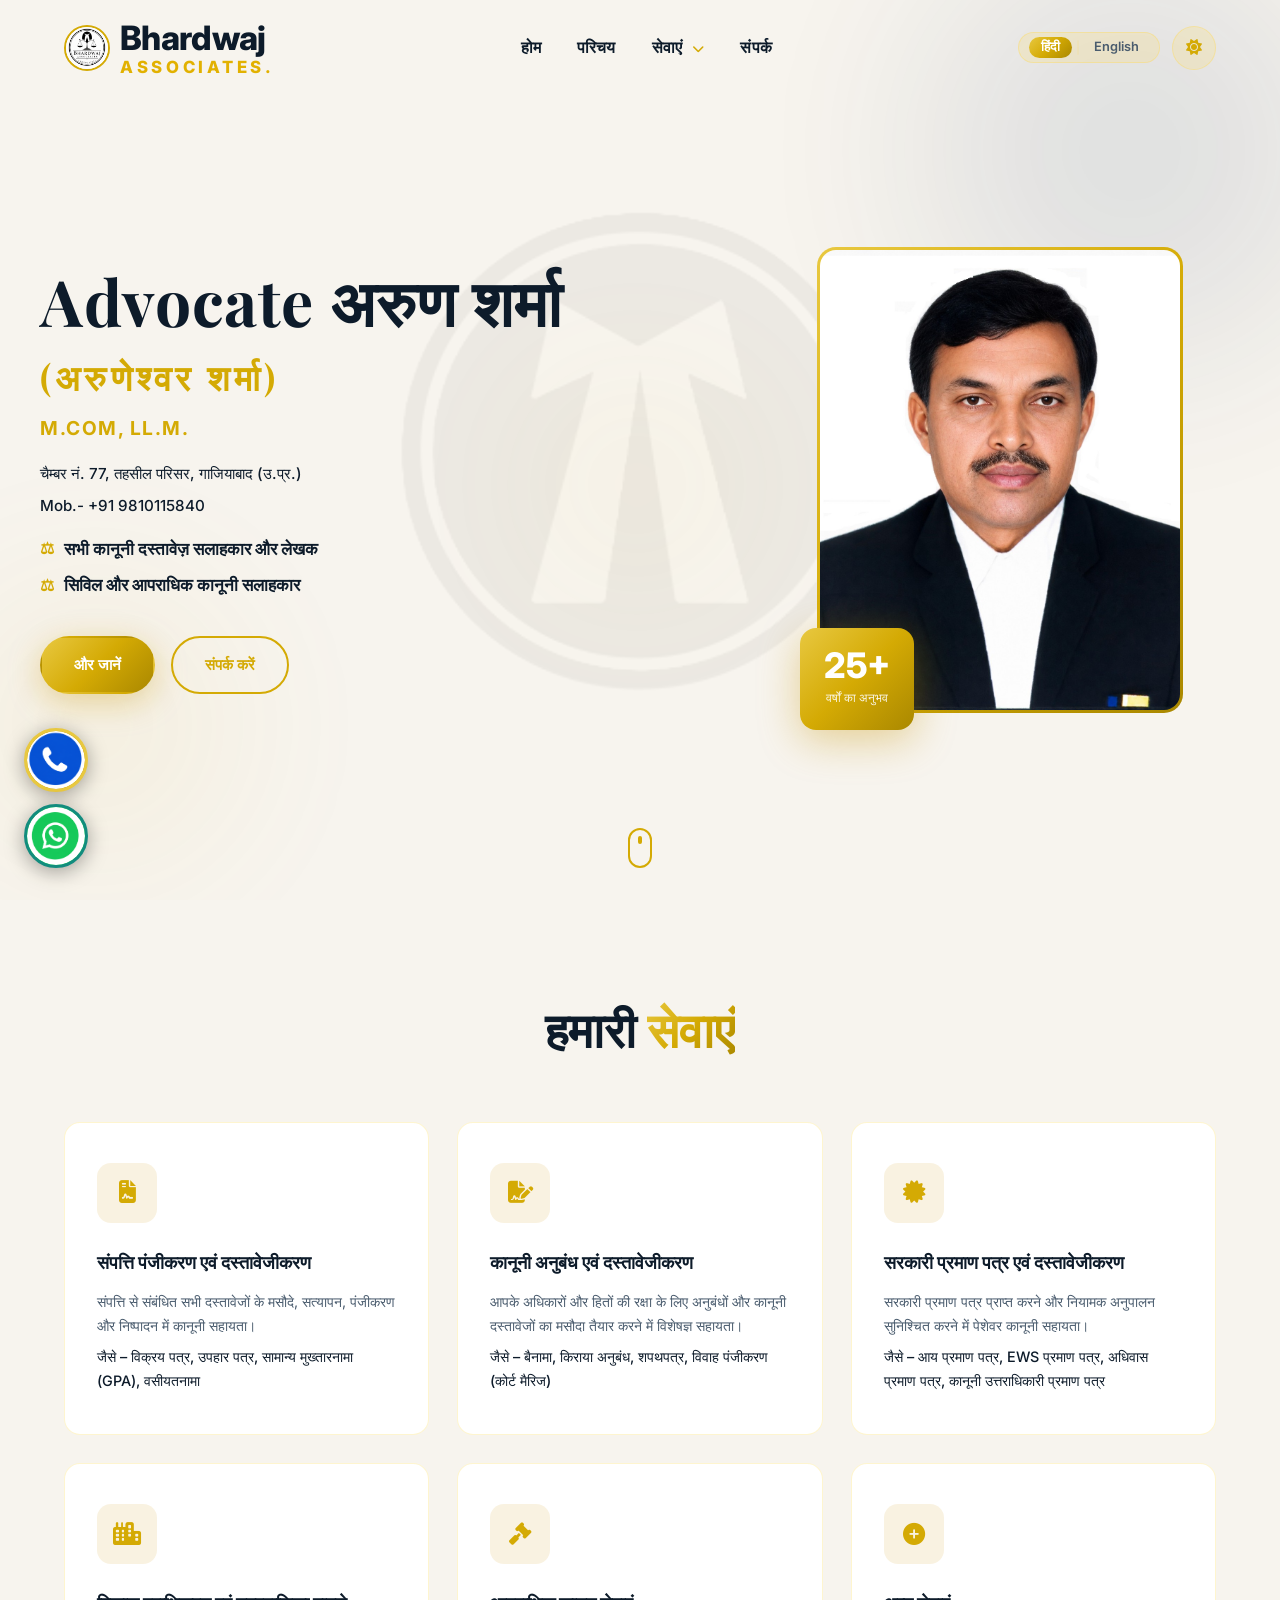
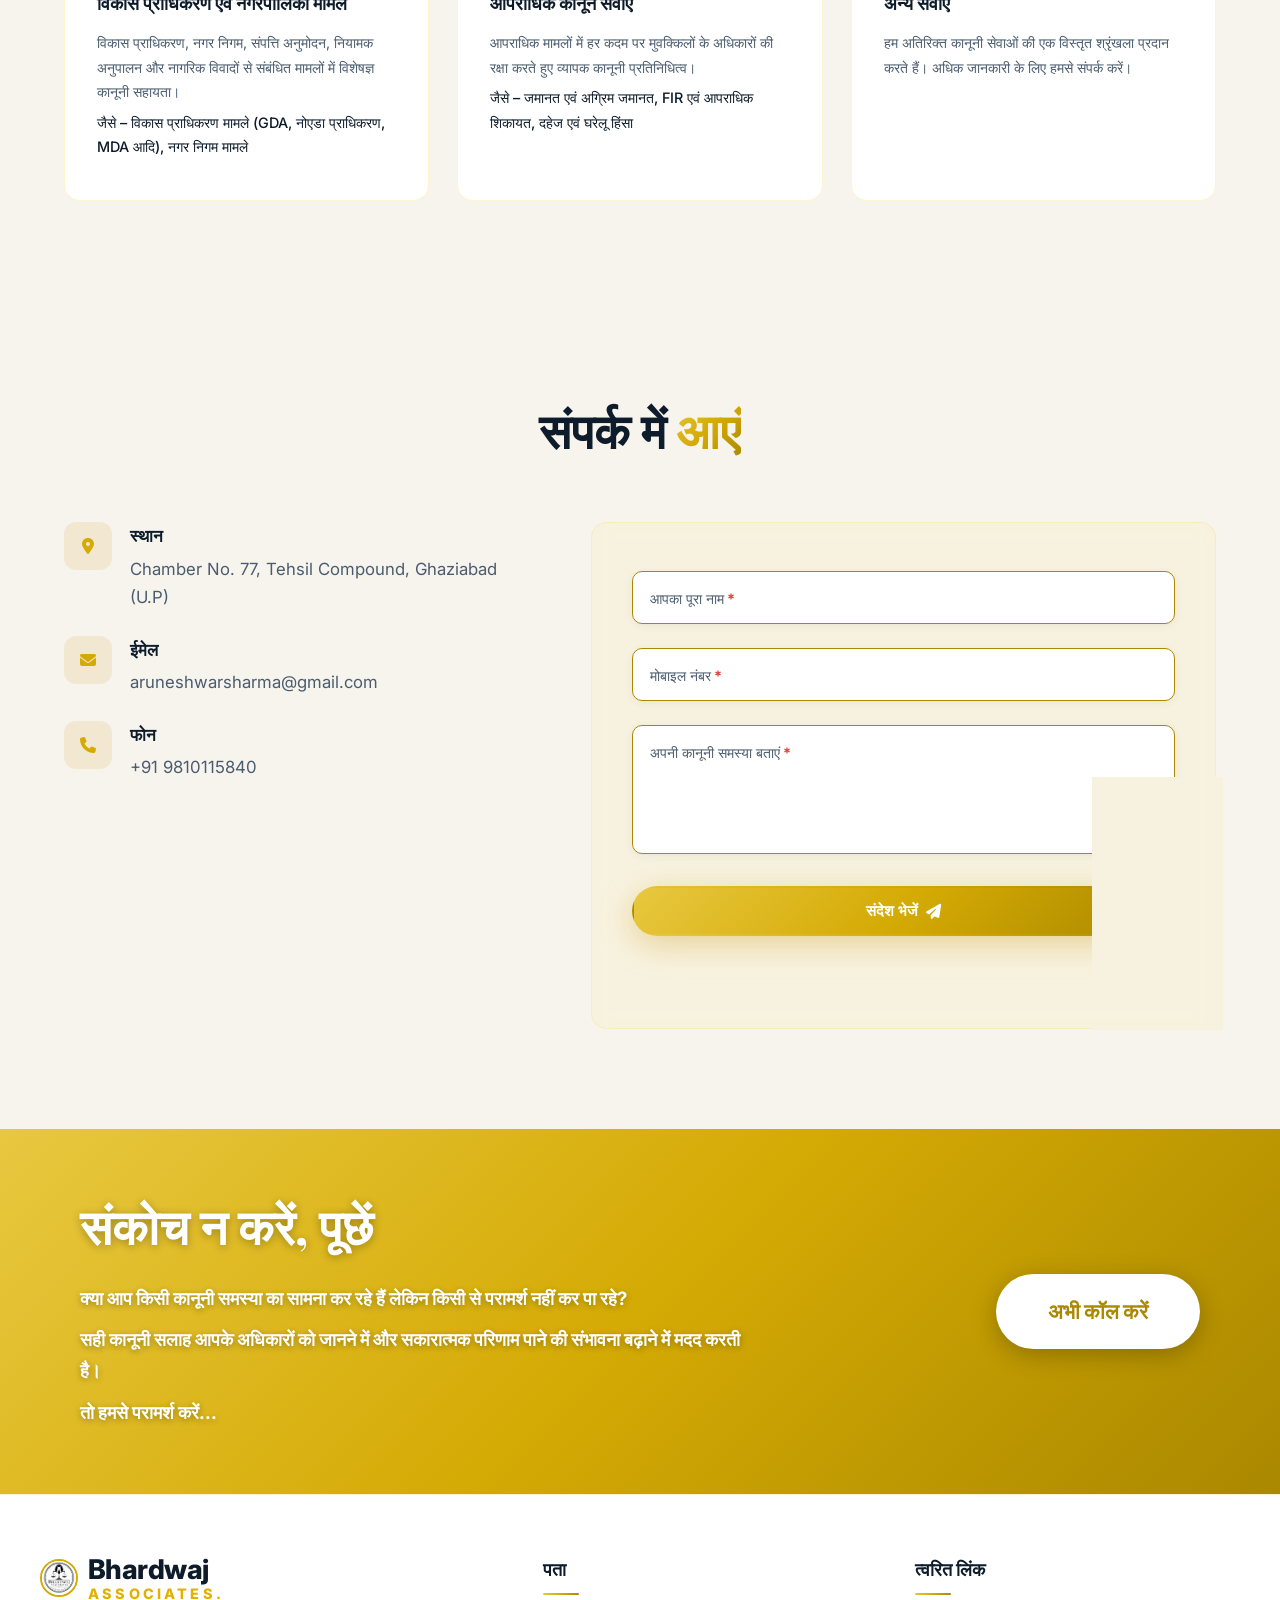
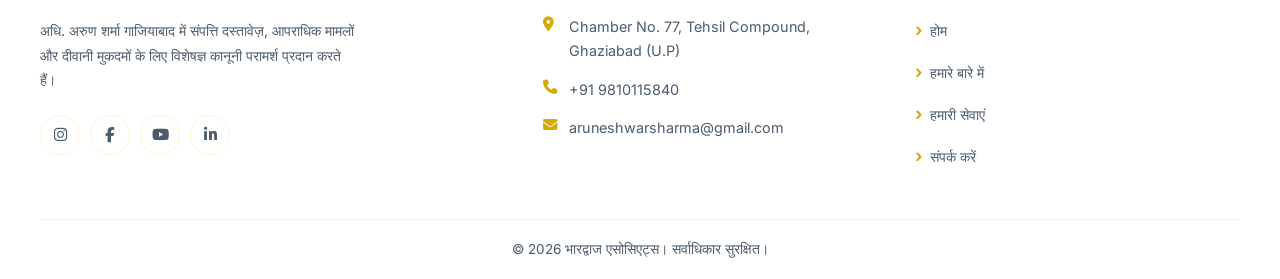
==== index.html @ 5dcefe1b "Initial Commit - Bhardwaj Associates Website" ====
﻿<!DOCTYPE html>
<html lang="hi">
<head>
  <meta charset="UTF-8" />
  <meta name="viewport" content="width=device-width, initial-scale=1.0" />
  <title data-i18n="site_title">Bhardwaj Associates</title>
  <link rel="stylesheet" href="css/style.css" />
  <link rel="preconnect" href="https://fonts.googleapis.com" />
  <link rel="preconnect" href="https://fonts.gstatic.com" crossorigin />
  <link href="https://fonts.googleapis.com/css2?family=Inter:wght@300;400;500;600;700;800&family=Playfair+Display:wght@400;700&display=swap" rel="stylesheet" />
  <link rel="stylesheet" href="https://cdnjs.cloudflare.com/ajax/libs/font-awesome/6.5.0/css/all.min.css" />
  <script src="https://cdn.jsdelivr.net/npm/@emailjs/browser@4/dist/email.min.js"></script>
  <!-- Security headers -->
  <meta http-equiv="X-Content-Type-Options" content="nosniff" />
  <meta http-equiv="X-Frame-Options" content="DENY" />
  <meta http-equiv="Referrer-Policy" content="strict-origin-when-cross-origin" />
  <meta http-equiv="Permissions-Policy" content="camera=(), microphone=(), geolocation=()" />
  <meta name="robots" content="index, follow" />
</head>
<body>
  <!-- Homepage background watermark -->
  <div class="bg-watermark" aria-hidden="true"></div>

  <!-- ─── Navigation ─── -->
  <nav class="navbar" id="navbar">
    <div class="nav-container">
      <a href="#home" class="nav-logo">
          <img src="images/logo.png" alt="Bhardwaj Associates Logo" class="logo-img" />
          <span class="logo-text">Bhardwaj<span class="logo-sub">Associates.</span></span>
        </a>
      <ul class="nav-links" id="navLinks">
        <li><a href="#home" data-i18n="nav_home">होम</a></li>
        <li><a href="about.html" data-i18n="nav_about">परिचय</a></li>
        <li class="nav-dropdown">
          <a href="#services" class="dropdown-toggle"><span data-i18n="nav_services">सेवाएं</span> <i class="fas fa-chevron-down dropdown-arrow"></i></a>
          <ul class="dropdown-menu">
            <li><a href="services.html" data-i18n="dd_sale_deed">Sale Deed (Registry)</a></li>
            <li><a href="services.html" data-i18n="dd_gpa">Power of Attorney (GPA)</a></li>
            <li><a href="services.html" data-i18n="dd_wills">Wills (Wasiyatnama)</a></li>
            <li><a href="services.html" data-i18n="dd_rent">Rent Agreement</a></li>
            <li><a href="services.html" data-i18n="dd_court_marriage">Court Marriage</a></li>
            <li><a href="services.html" data-i18n="dd_agree_sale">Agreement of Sale</a></li>
          </ul>
        </li>
        <li><a href="#contact" data-i18n="nav_contact">संपर्क</a></li>
      </ul>
      <div class="nav-actions">
        <div class="lang-switcher">
          <button class="lang-btn active" data-lang="hi">हिंदी</button>
          <span class="lang-sep">|</span>
          <button class="lang-btn" data-lang="en">English</button>
        </div>
        <button class="theme-toggle" id="themeToggle" aria-label="Toggle theme">
          <span class="theme-icon theme-icon-dark"><i class="fas fa-moon"></i></span>
          <span class="theme-icon theme-icon-light"><i class="fas fa-sun"></i></span>
        </button>
        <button class="hamburger" id="hamburger" aria-label="Toggle menu">
          <span></span><span></span><span></span>
        </button>
      </div>
    </div>
  </nav>

  <!-- ─── Hero ─── -->
  <section class="hero" id="home">
    <div class="hero-bg-shapes">
      <div class="shape shape-1"></div>
      <div class="shape shape-2"></div>
      <div class="shape shape-3"></div>
    </div>
    <div class="hero-content">
      <div class="hero-text">
        <div class="hero-profile reveal">
          <h2 class="profile-name" data-i18n="profile_name">Advocate Arun Sharma</h2>
          <p class="profile-advocate" data-i18n="profile_alias">(Aruneshwar Sharma)</p>
          <p class="profile-credentials" data-i18n="profile_credentials">M.Com, LL.M.</p>
          <p style="color:var(--text-primary);font-size:.95rem;font-weight:500;margin-bottom:6px;" data-i18n="profile_chamber">Chamber No. 77, Tehsil Compound, Ghaziabad (U.P)</p>
          <p style="color:var(--text-primary);font-size:.95rem;font-weight:500;margin-bottom:16px;">Mob.- +91 9810115840</p>
          <ul class="profile-services">
            <li data-i18n="profile_svc1">All Legal Documents Advisor and Writer</li>
            <li data-i18n="profile_svc2">Civil and Criminal Legal Advisor</li>
          </ul>
        </div>
        <div class="hero-cta reveal">
          <a href="about.html" class="btn btn-primary" data-i18n="hero_cta1">और जानें</a>
          <a href="#contact" class="btn btn-outline" data-i18n="hero_cta2">संपर्क करें</a>
        </div>
      </div>
      <div class="hero-image reveal">
        <div class="image-frame">
          <img src="images/aruneshwar.jpeg" alt="Arun Sharma" />
          <div class="experience-badge">
            <span class="exp-num">25+</span>
            <span class="exp-text" data-i18n="exp_text">वर्षों का अनुभव</span>
          </div>
        </div>
      </div>
    </div>
    <a href="#services" class="scroll-down" aria-label="Scroll down">
      <span></span>
    </a>
  </section>

  <!-- ─── Services ─── -->
  <section class="services section" id="services">
    <div class="container">
      <div class="section-header reveal">
        <h2 class="section-title"><span data-i18n="services_title1">Our</span> <span class="gradient-text" data-i18n="services_title2">Services</span></h2>
      </div>
      <div class="services-grid">
        <div class="service-card reveal">
          <div class="service-icon"><i class="fas fa-file-contract"></i></div>
          <h3 data-i18n="svc1_title">संपत्ति पंजीकरण एवं दस्तावेज़ीकरण</h3>
          <p data-i18n="svc1_desc">संपत्ति से संबंधित सभी दस्तावेज़ों के मसौदे, सत्यापन, पंजीकरण और निष्पादन में कानूनी सहायता। जैसे – विक्रय पत्र, उपहार पत्र, GPA, वसीयतनामा।</p>
          <p class="svc-inc" data-i18n="svc1_inc">जैसे – विक्रय पत्र, उपहार पत्र, सामान्य मुख्तारनामा (GPA), वसीयतनामा</p>
        </div>
        <div class="service-card reveal">
          <div class="service-icon"><i class="fas fa-file-signature"></i></div>
          <h3 data-i18n="svc2_title">कानूनी अनुबंध एवं दस्तावेज़ीकरण</h3>
          <p data-i18n="svc2_desc">आपके अधिकारों की रक्षा के लिए अनुबंधों और कानूनी दस्तावेज़ों का मसौदा तैयार करना। जैसे – बैनामा, किराया अनुबंध, शपथपत्र, विवाह पंजीकरण।</p>
          <p class="svc-inc" data-i18n="svc2_inc">जैसे – बैनामा, किराया अनुबंध, शपथपत्र, विवाह पंजीकरण</p>
        </div>
        <div class="service-card reveal">
          <div class="service-icon"><i class="fas fa-certificate"></i></div>
          <h3 data-i18n="svc3_title">सरकारी प्रमाण पत्र एवं दस्तावेज़ीकरण</h3>
          <p data-i18n="svc3_desc">सरकारी प्रमाण पत्र प्राप्त करने और नियामक अनुपालन सुनिश्चित करने में पेशेवर कानूनी सहायता। जैसे – आय, EWS, अधिवास, कानूनी उत्तराधिकारी प्रमाण पत्र।</p>
          <p class="svc-inc" data-i18n="svc3_inc">जैसे – आय प्रमाण पत्र, EWS प्रमाण पत्र, अधिवास प्रमाण पत्र, कानूनी उत्तराधिकारी प्रमाण पत्र</p>
        </div>
        <div class="service-card reveal">
          <div class="service-icon"><i class="fas fa-city"></i></div>
          <h3 data-i18n="svc4_title">विकास प्राधिकरण एवं नगरपालिका मामले</h3>
          <p data-i18n="svc4_desc">विकास प्राधिकरण, नगर निगम, संपत्ति अनुमोदन, नियामक अनुपालन और नागरिक विवादों से संबंधित मामलों में विशेषज्ञ कानूनी सहायता।</p>
          <p class="svc-inc" data-i18n="svc4_inc">जैसे – विकास प्राधिकरण मामले (GDA, नोएडा प्राधिकरण, MDA आदि), नगर निगम मामले</p>
        </div>
        <div class="service-card reveal">
          <div class="service-icon"><i class="fas fa-gavel"></i></div>
          <h3 data-i18n="svc5_title">आपराधिक कानून सेवाएं</h3>
          <p data-i18n="svc5_desc">आपराधिक मामलों में हर कदम पर आपके अधिकारों की रक्षा करते हुए व्यापक कानूनी प्रतिनिधित्व। जैसे – जमानत, अग्रिम जमानत, FIR, दहेज एवं घरेलू हिंसा।</p>
          <p class="svc-inc" data-i18n="svc5_inc">जैसे – जमानत एवं अग्रिम जमानत, FIR एवं आपराधिक शिकायत, दहेज एवं घरेलू हिंसा</p>
        </div>
        <div class="service-card reveal">
          <div class="service-icon"><i class="fas fa-plus-circle"></i></div>
          <h3 data-i18n="svc6_title">अन्य सेवाएं</h3>
          <p data-i18n="svc6_desc">हम अतिरिक्त कानूनी सेवाओं की एक विस्तृत श्रृंखला प्रदान करते हैं। अधिक जानकारी के लिए हमसे संपर्क करें।</p>
        </div>
      </div>
    </div>
  </section>

  <!-- ─── Contact ─── -->
  <section class="contact section" id="contact">
    <div class="container">
      <div class="section-header reveal">
        <h2 class="section-title"><span data-i18n="contact_title1">संपर्क में</span> <span class="gradient-text" data-i18n="contact_title2">आएं</span></h2>
      </div>
      <div class="contact-grid">
        <div class="contact-info reveal">
          <div class="contact-items">
            <div class="contact-item">
              <div class="contact-icon"><i class="fas fa-map-marker-alt"></i></div>
              <div>
                <strong data-i18n="contact_location_label">स्थान</strong>
                <span>Chamber No. 77, Tehsil Compound, Ghaziabad (U.P)</span>
              </div>
            </div>
            <div class="contact-item">
              <div class="contact-icon"><i class="fas fa-envelope"></i></div>
              <div>
                <strong data-i18n="contact_email_label">ईमेल</strong>
                <span>aruneshwarsharma@gmail.com</span>
              </div>
            </div>
            <div class="contact-item">
              <div class="contact-icon"><i class="fas fa-phone"></i></div>
              <div>
                <strong data-i18n="contact_phone_label">फोन</strong>
                <span>+91 9810115840</span>
              </div>
            </div>
          </div>
        </div>
        <form class="contact-form reveal" id="contactForm" novalidate>
          <div class="form-group">
            <input type="text" id="name" name="name" placeholder="आपका पूरा नाम" data-i18n-ph="form_name_ph" required />
            <label for="name" data-i18n="form_name_label">आपका नाम<span class="req-star">*</span></label>
          </div>
          <div class="form-group">
            <input type="tel" id="mobile" name="mobile" placeholder="मोबाइल नंबर" data-i18n-ph="form_email_ph" required pattern="[0-9]{10}" maxlength="10" />
            <label for="email" data-i18n="form_email_label">मोबाइल नंबर<span class="req-star">*</span></label>
          </div>
          <div class="form-group">
            <textarea id="message" name="message" rows="5" placeholder="अपनी कानूनी समस्या बताएं" data-i18n-ph="form_msg_ph" required></textarea>
            <label for="message" data-i18n="form_msg_label">आपका संदेश<span class="req-star">*</span></label>
          </div>
          <!-- honeypot: invisible to humans, bots fill it -->
          <input type="text" name="website" id="hp_website" tabindex="-1" autocomplete="off" aria-hidden="true" style="position:absolute;left:-9999px;width:1px;height:1px;opacity:0;" />
          <button type="submit" class="btn btn-primary btn-full">
            <span data-i18n="form_submit">संदेश भेजें</span> <i class="fas fa-paper-plane"></i>
          </button>
          <p class="form-note" id="formNote"></p>
        </form>
      </div>
    </div>
  </section>

  <!-- ─── CTA Banner ─── -->
  <section class="cta-banner">
    <div class="cta-banner-inner">
      <div class="cta-banner-text">
        <h2 data-i18n="cta_heading">Don't Hesitate To Ask</h2>
        <p data-i18n="cta_line1">Are You Facing Any Legal Problem But Can't Consult to Anyone?</p>
        <p data-i18n="cta_line2">Getting the right legal advice is important because it helps you know your rights and gives you a better chance of a positive outcome.</p>
        <p data-i18n="cta_line3">Then Consult Us...</p>
      </div>
      <a href="tel:+919810115840" class="cta-call-btn" data-i18n="cta_btn">Call Now</a>
    </div>
  </section>

  <!-- ─── Footer ─── -->
  <footer class="footer">
    <div class="footer-grid">
      <div class="footer-brand">
        <a href="#home" class="footer-logo">
          <img src="images/logo.png" alt="Bhardwaj Associates Logo" class="logo-img" />
          <span class="logo-text">Bhardwaj<span class="logo-sub">Associates.</span></span>
        </a>
        <p class="footer-desc" data-i18n="footer_desc">Adv. Arun Sharma provides expert legal consultation for property documents, criminal matters, and civil cases in Ghaziabad.</p>
        <div class="footer-social">
          <a href="about.html" class="footer-social-btn" aria-label="Instagram"><i class="fab fa-instagram"></i></a>
          <a href="about.html" class="footer-social-btn" aria-label="Facebook"><i class="fab fa-facebook-f"></i></a>
          <a href="about.html" class="footer-social-btn" aria-label="YouTube"><i class="fab fa-youtube"></i></a>
          <a href="about.html" class="footer-social-btn" aria-label="LinkedIn"><i class="fab fa-linkedin-in"></i></a>
        </div>
      </div>
      <div class="footer-info-col">
        <h4 class="footer-col-title" data-i18n="footer_address_title">Address</h4>
        <ul class="footer-contact-list">
          <li><i class="fas fa-map-marker-alt"></i><span>Chamber No. 77, Tehsil Compound, Ghaziabad (U.P)</span></li>
          <li><i class="fas fa-phone"></i><a href="tel:+919810115840">+91 9810115840</a></li>
          <li><i class="fas fa-envelope"></i><a href="mailto:aruneshwarsharma@gmail.com">aruneshwarsharma@gmail.com</a></li>
        </ul>
      </div>
      <div class="footer-links-col">
        <h4 class="footer-col-title" data-i18n="footer_quicklinks_title">Quick Links</h4>
        <ul class="footer-links-list">
          <li><a href="#home" data-i18n="footer_nav_home">Home</a></li>
          <li><a href="about.html" data-i18n="footer_nav_about">About Us</a></li>
          <li><a href="services.html" data-i18n="footer_nav_services">Our Services</a></li>
          <li><a href="#contact" data-i18n="footer_nav_contact">Contact Us</a></li>
        </ul>
      </div>
    </div>
    <div class="footer-bottom">
      <p data-i18n="footer_copy">© 2026 Bhardwaj Associates. All Rights Reserved.</p>
    </div>
  </footer>

  <!-- ─── Lightbox ─── -->
  <div class="lightbox" id="lightbox">
    <button class="lightbox-close" id="lightboxClose" aria-label="Close"><i class="fas fa-times"></i></button>
    <img src="" alt="Expanded view" id="lightboxImg" />
  </div>

  <!-- ─── Floating Contact Buttons ─── -->
  <div class="floating-contact">
    <a href="tel:+919810115840" class="float-btn float-phone" aria-label="Call us">
      <img src="images/phone-symbol.png" alt="Phone" />
    </a>
    <a href="https://wa.me/919810115840?text=Hi%2C%20I%20see%20your%20contact%20details%20at%20your%20website" class="float-btn float-whatsapp" target="_blank" rel="noopener noreferrer" aria-label="WhatsApp us">
      <img src="images/whatsapp-symbol.png" alt="WhatsApp" />
    </a>
  </div>

  <script src="js/main.js"></script>
  <script src="js/security.js" defer></script>
</body>
</html>
---- css/style.css ----
/* ─────────────────────────────────────────────
   ChamberWebsiteProject – style.css
   Light & Dark theme portfolio stylesheet
───────────────────────────────────────────── */

/* ════════════════════════════════════════════
   SECURITY / CONTENT PROTECTION
════════════════════════════════════════════ */
/* Block print / screenshot-to-PDF */
@media print {
  body { display: none !important; }
}
/* Disable image dragging & selection */
img {
  -webkit-user-drag: none;
  -khtml-user-drag: none;
  -moz-user-drag: none;
  user-drag: none;
  pointer-events: none;   /* blocks right-click on img in some browsers */
}
/* Allow pointer events back on explicitly clickable images */
a img, button img, .float-btn img { pointer-events: auto; }

/* Prevent text selection on cards and hero image */
.service-card, .hero-image, .team-photo, .profile-img {
  -webkit-user-select: none;
  -moz-user-select: none;
  user-select: none;
}
/* Remove highlight colour on copy-selection */
::selection        { background: rgba(201,150,10,.25); }
::-moz-selection   { background: rgba(201,150,10,.25); }

/* ── Reset & Variables ── */
*, *::before, *::after { box-sizing: border-box; margin: 0; padding: 0; }

/* ── Homepage Advocate Symbol Watermark ── */
.bg-watermark {
  position: fixed;
  inset: 0;
  background: url('../images/Advocate_Symbol.png') center center / 55% auto no-repeat;
  opacity: 0.045;
  pointer-events: none;
  z-index: 0;
  filter: grayscale(100%);
}

/* ── DARK theme (default) ── */
:root {
  --bg-dark:       #0B1120;
  --bg-card:       #111B2E;
  --bg-card2:      #162035;
  --accent-1:      #D4AA04;
  --accent-2:      #AA8800;
  --accent-3:      #E8C840;
  --accent-grd:    linear-gradient(135deg, #E8C840, #D4AA04, #AA8800);
  --text-primary:  #F5F0E8;
  --text-secondary:#B8A882;
  --border:        rgba(252,221,98,.2);
  --glass:         rgba(252,221,98,.05);
  --shadow:        0 20px 60px rgba(0,0,0,.6);
  --nav-bg:        rgba(11,17,32,.94);
  --radius:        16px;
  --transition:    .35s cubic-bezier(.4,0,.2,1);
  --theme-toggle-bg: rgba(252,221,98,.15);
  --theme-toggle-border: rgba(252,221,98,.3);
}

/* ── LIGHT theme ── */
[data-theme="light"] {
  --bg-dark:       #F7F4EE;
  --bg-card:       #FFFFFF;
  --bg-card2:      #EEF1F8;
  --accent-1:      #D4AA04;
  --accent-2:      #AA8800;
  --accent-3:      #E8C840;
  --accent-grd:    linear-gradient(135deg, #E8C840, #D4AA04, #AA8800);
  --text-primary:  #0D1B2A;
  --text-secondary:#4A5C6E;
  --border:        rgba(252,221,98,.3);
  --glass:         rgba(252,221,98,.1);
  --shadow:        0 20px 60px rgba(13,27,42,.12);
  --nav-bg:        rgba(247,244,238,.94);
  --theme-toggle-bg: rgba(252,221,98,.2);
  --theme-toggle-border: rgba(252,221,98,.4);
}

html { scroll-behavior: smooth; font-size: 16px; overflow-x: hidden; }

body {
  font-family: 'Inter', sans-serif;
  background: var(--bg-dark);
  color: var(--text-primary);
  line-height: 1.7;
  overflow-x: hidden;
}

/* ── Scrollbar ── */
::-webkit-scrollbar { width: 6px; }
::-webkit-scrollbar-track { background: var(--bg-dark); }
::-webkit-scrollbar-thumb { background: var(--accent-1); border-radius: 3px; }

/* ── Utilities ── */
.container { max-width: 1200px; margin: 0 auto; padding: 0 24px; }
.section    { padding: 100px 0; }

.gradient-text {
  background: var(--accent-grd);
  -webkit-background-clip: text;
  -webkit-text-fill-color: transparent;
  background-clip: text;
}

.btn {
  display: inline-flex;
  align-items: center;
  gap: 8px;
  padding: 14px 32px;
  border-radius: 50px;
  font-size: .95rem;
  font-weight: 600;
  cursor: pointer;
  text-decoration: none;
  transition: var(--transition);
  border: 2px solid transparent;
}

.btn-primary {
  background: var(--accent-grd);
  color: #fff;
  box-shadow: 0 8px 32px rgba(201,150,10,.35);
}
.btn-primary:hover { transform: translateY(-3px); box-shadow: 0 14px 40px rgba(201,150,10,.5); }

.btn-outline {
  border-color: var(--accent-1);
  color: var(--accent-1);
  background: transparent;
}
.btn-outline:hover {
  background: var(--accent-grd);
  border-color: transparent;
  color: #fff;
  transform: translateY(-3px);
}

.btn-full { width: 100%; justify-content: center; }

/* ── Section Headers ── */
.section-header { text-align: center; margin-bottom: 64px; }
.section-tag {
  display: inline-block;
  padding: 6px 20px;
  border-radius: 50px;
  background: rgba(201,150,10,.12);
  color: var(--accent-1);
  font-size: .82rem;
  font-weight: 600;
  letter-spacing: .1em;
  text-transform: uppercase;
  margin-bottom: 16px;
}
.section-title {
  font-family: 'Playfair Display', serif;
  font-size: clamp(2rem, 5vw, 3rem);
  font-weight: 700;
  line-height: 1.2;
}

/* ── Scroll Reveal ── */
.reveal { opacity: 0; transform: translateY(30px); transition: opacity .6s ease, transform .6s ease; }
.reveal.visible { opacity: 1; transform: translateY(0); }

/* ════════════════════════════════════════════
   NAVBAR
════════════════════════════════════════════ */
.navbar {
  position: fixed; top: 0; left: 0; right: 0; z-index: 1000;
  padding: 20px 0;
  transition: var(--transition);
}
.navbar.scrolled {
  background: var(--nav-bg);
  backdrop-filter: blur(20px);
  -webkit-backdrop-filter: blur(20px);
  padding: 12px 0;
  border-bottom: 1px solid var(--border);
  box-shadow: 0 4px 30px rgba(0,0,0,.15);
}
.nav-container {
  max-width: 1200px;
  margin: 0 auto;
  padding: 0 24px;
  display: flex;
  align-items: center;
  justify-content: space-between;
}
.nav-logo {
  display: flex;
  flex-direction: row;
  align-items: center;
  gap: 10px;
  text-decoration: none;
}
.nav-logo .logo-img {
  height: 46px;
  width: 46px;
  object-fit: cover;
  border-radius: 50%;
  flex-shrink: 0;
  border: 2px solid var(--accent-1);
}
.nav-logo .logo-text {
  display: flex;
  flex-direction: column;
  line-height: 1.1;
  font-size: 2.1rem;
  font-weight: 800;
  color: var(--text-primary);
  letter-spacing: -.02em;
}
.nav-logo .logo-sub {
  font-size: 1.05rem;
  font-weight: 800;
  letter-spacing: .22em;
  text-transform: uppercase;
  color: #E2B100;
  line-height: 1;
  margin-top: 2px;
}
.nav-links { display: flex; gap: 36px; list-style: none; }
.nav-links a {
  color: var(--text-primary);
  text-decoration: none;
  font-size: 1rem;
  font-weight: 600;
  position: relative;
  letter-spacing: .01em;
  transition: color var(--transition);
}
.nav-links a::after {
  content: '';
  position: absolute; bottom: -4px; left: 0;
  width: 0; height: 2px;
  background: var(--accent-grd);
  border-radius: 2px;
  transition: width var(--transition);
}
.nav-links a:hover { color: var(--accent-1); }
.nav-links a:hover::after { width: 100%; }
.nav-links a.active { color: var(--accent-1); font-weight: 700; }
.nav-links a.active::after { width: 100%; background: var(--accent-grd); }

/* ── Nav Dropdown ── */
.nav-dropdown { position: relative; }
.dropdown-arrow {
  font-size: .75rem;
  margin-left: 6px;
  color: var(--accent-1);
  transition: transform var(--transition);
  display: inline-block;
}
.nav-dropdown:hover .dropdown-arrow,
.nav-dropdown.open .dropdown-arrow { transform: rotate(180deg); }

.dropdown-menu {
  position: absolute;
  top: calc(100% + 14px);
  left: 50%;
  transform: translateX(-50%) translateY(-6px);
  min-width: 230px;
  background: var(--bg-card);
  border: 1px solid var(--border);
  border-radius: 12px;
  padding: 6px 0;
  list-style: none;
  box-shadow: 0 12px 40px rgba(0,0,0,.45);
  opacity: 0;
  visibility: hidden;
  transition: opacity .22s, visibility .22s, transform .22s;
  z-index: 999;
}
.nav-dropdown:hover .dropdown-menu,
.nav-dropdown.open .dropdown-menu {
  opacity: 1;
  visibility: visible;
  transform: translateX(-50%) translateY(0);
}
.dropdown-menu li a {
  display: block;
  padding: 10px 22px;
  font-size: .88rem;
  font-weight: 500;
  color: var(--text-secondary);
  text-decoration: none;
  transition: color var(--transition), background var(--transition);
  white-space: nowrap;
}
.dropdown-menu li a:hover { color: var(--accent-1); background: rgba(201,150,10,.08); }
.dropdown-menu li a::after { display: none !important; }

/* ── Lang Switcher ── */
.lang-switcher {
  display: flex;
  align-items: center;
  gap: 4px;
  background: var(--theme-toggle-bg);
  border: 1px solid var(--theme-toggle-border);
  border-radius: 50px;
  padding: 4px 10px;
}
.lang-btn {
  background: none;
  border: none;
  cursor: pointer;
  font-size: .8rem;
  font-weight: 600;
  color: var(--text-secondary);
  padding: 4px 10px;
  border-radius: 50px;
  transition: var(--transition);
  font-family: inherit;
  line-height: 1;
}
.lang-btn:hover  { color: var(--accent-1); }
.lang-btn.active {
  background: var(--accent-grd);
  color: #fff;
  padding: 4px 12px;
}
.lang-sep {
  color: var(--border);
  font-size: .75rem;
  user-select: none;
}

/* ── Nav Actions (theme toggle + hamburger) ── */
.nav-actions {
  display: flex;
  align-items: center;
  gap: 12px;
}

/* ── Theme Toggle ── */
.theme-toggle {
  width: 44px; height: 44px;
  border-radius: 50%;
  border: 1px solid var(--theme-toggle-border);
  background: var(--theme-toggle-bg);
  cursor: pointer;
  display: flex;
  align-items: center;
  justify-content: center;
  font-size: 1rem;
  color: var(--accent-1);
  transition: var(--transition);
  position: relative;
  overflow: hidden;
  flex-shrink: 0;
}
.theme-toggle:hover {
  background: var(--accent-grd);
  border-color: transparent;
  color: #fff;
  transform: rotate(20deg) scale(1.08);
}
.theme-icon {
  position: absolute;
  transition: opacity .3s ease, transform .3s ease;
  line-height: 1;
}
.theme-icon-dark  { opacity: 1;  transform: scale(1); }
.theme-icon-light { opacity: 0;  transform: scale(0.5) rotate(-30deg); }

[data-theme="light"] .theme-icon-dark  { opacity: 0;  transform: scale(0.5) rotate(30deg); }
[data-theme="light"] .theme-icon-light { opacity: 1;  transform: scale(1) rotate(0deg); }

/* ── Hamburger ── */
.hamburger {
  display: none;
  flex-direction: column;
  gap: 5px;
  background: none;
  border: none;
  cursor: pointer;
  padding: 4px;
}
.hamburger span {
  display: block;
  width: 24px; height: 2px;
  background: var(--text-primary);
  border-radius: 2px;
  transition: var(--transition);
}
.hamburger.open span:nth-child(1) { transform: translateY(7px) rotate(45deg); }
.hamburger.open span:nth-child(2) { opacity: 0; }
.hamburger.open span:nth-child(3) { transform: translateY(-7px) rotate(-45deg); }

/* ════════════════════════════════════════════
   HERO
════════════════════════════════════════════ */
.hero {
  min-height: 100vh;
  display: flex;
  align-items: center;
  position: relative;
  overflow: hidden;
  padding: 120px 24px 60px;
}

.hero-bg-shapes { position: absolute; inset: 0; z-index: 0; pointer-events: none; }
.shape {
  position: absolute;
  border-radius: 50%;
  filter: blur(80px);
  opacity: .4;
}
.shape-1 {
  width: 500px; height: 500px;
  background: radial-gradient(circle, #1B3A6B55, transparent);
  top: -100px; right: -100px;
  animation: float 8s ease-in-out infinite;
}
.shape-2 {
  width: 350px; height: 350px;
  background: radial-gradient(circle, #D4AA0433, transparent);
  bottom: 0; left: -80px;
  animation: float 10s ease-in-out infinite reverse;
}
.shape-3 {
  width: 250px; height: 250px;
  background: radial-gradient(circle, #E8C84033, transparent);
  top: 40%; left: 40%;
  animation: float 6s ease-in-out infinite 2s;
}

@keyframes float {
  0%, 100% { transform: translateY(0) scale(1); }
  50%       { transform: translateY(-30px) scale(1.04); }
}

.hero-content {
  max-width: 1200px;
  margin: 0 auto;
  display: flex;
  align-items: center;
  justify-content: space-between;
  gap: 60px;
  position: relative;
  z-index: 1;
  width: 100%;
}

.hero-text { flex: 1; }

.hero-tag {
  display: inline-flex;
  align-items: center;
  gap: 8px;
  padding: 8px 20px;
  border-radius: 50px;
  background: rgba(201,150,10,.12);
  border: 1px solid var(--border);
  color: var(--accent-1);
  font-size: .82rem;
  font-weight: 600;
  letter-spacing: .1em;
  text-transform: uppercase;
  margin-bottom: 24px;
}

.hero-title {
  font-family: 'Playfair Display', serif;
  font-size: clamp(2.5rem, 6vw, 4.5rem);
  font-weight: 700;
  line-height: 1.1;
  margin-bottom: 20px;
}

.hero-subtitle {
  font-size: 1.1rem;
  color: var(--text-secondary);
  margin-bottom: 40px;
  line-height: 1.8;
}

.hero-cta { display: flex; gap: 16px; flex-wrap: wrap; }

/* ── Hero Profile Card ── */
.hero-profile {
  margin-bottom: 36px;
}
.profile-name {
  font-family: 'Playfair Display', serif;
  font-size: clamp(2.4rem, 5vw, 4rem);
  font-weight: 700;
  color: var(--text-primary);
  letter-spacing: .01em;
  margin-bottom: 10px;
  line-height: 1.1;
}
.profile-name span {
  color: var(--accent-1);
  font-size: clamp(1.2rem, 2.5vw, 1.8rem);
  display: inline;
}
.profile-advocate {
  font-family: 'Playfair Display', serif;
  font-size: clamp(1.4rem, 3vw, 2.2rem);
  font-weight: 700;
  color: var(--accent-1);
  letter-spacing: .12em;
  text-transform: uppercase;
  margin-top: 6px;
  margin-bottom: 6px;
}
.profile-credentials {
  font-size: 1.2rem;
  font-weight: 700;
  color: var(--accent-1);
  letter-spacing: .08em;
  margin-bottom: 16px;
  text-transform: uppercase;
}
.profile-services {
  list-style: none;
  display: flex;
  flex-direction: column;
  gap: 8px;
}
.profile-services li {
  font-size: 1.05rem;
  font-weight: 600;
  color: var(--text-primary);
  display: flex;
  align-items: center;
  gap: 10px;
}
.profile-services li::before {
  content: '⚖';
  color: var(--accent-1);
  font-size: 1rem;
  flex-shrink: 0;
}

.hero-image { flex-shrink: 0; margin-right: 60px; }
.image-frame {
  position: relative;
  width: 360px;
  overflow: visible;
}
.image-frame::before {
  content: '';
  position: absolute;
  inset: -3px;
  border-radius: calc(var(--radius) + 3px);
  background: var(--accent-grd);
  z-index: 0;
}
.image-frame img {
  position: relative;
  z-index: 1;
  width: 100%;
  height: 460px;
  object-fit: cover;
  border-radius: var(--radius);
  display: block;
}
.image-badge {
  position: absolute;
  bottom: 20px;
  right: -20px;
  z-index: 2;
  background: var(--bg-card2);
  border: 1px solid var(--border);
  border-radius: 50px;
  padding: 10px 18px;
  display: flex;
  align-items: center;
  gap: 8px;
  backdrop-filter: blur(10px);
  font-size: .85rem;
  font-weight: 600;
  color: var(--accent-1);
}
.image-badge i { color: gold; }

.scroll-down {
  position: absolute;
  bottom: 32px;
  left: 50%;
  transform: translateX(-50%);
  z-index: 2;
}
.scroll-down span {
  display: block;
  width: 24px; height: 40px;
  border: 2px solid var(--accent-1);
  border-radius: 50px;
  position: relative;
}
.scroll-down span::after {
  content: '';
  position: absolute;
  top: 6px; left: 50%;
  transform: translateX(-50%);
  width: 4px; height: 8px;
  background: var(--accent-1);
  border-radius: 2px;
  animation: scrollBounce 1.5s ease infinite;
}
@keyframes scrollBounce {
  0%, 100% { top: 6px; opacity: 1; }
  100%      { top: 20px; opacity: 0; }
}

/* ════════════════════════════════════════════
   ABOUT
════════════════════════════════════════════ */
.about { padding-bottom: 0; }
.about-grid {
  display: grid;
  grid-template-columns: 1fr 1.2fr;
  gap: 80px;
  align-items: flex-start;
}

.about-img-wrapper {
  position: relative;
  border-radius: var(--radius);
  overflow: visible;
}
.about-img-wrapper img {
  width: 100%;
  height: 520px;
  object-fit: cover;
  border-radius: var(--radius);
  display: block;
  box-shadow: var(--shadow);
}
.experience-badge {
  position: absolute;
  bottom: -20px;
  left: -20px;
  z-index: 3;
  background: var(--accent-grd);
  color: #fff;
  border-radius: var(--radius);
  padding: 20px 24px;
  text-align: center;
  box-shadow: 0 10px 40px rgba(201,150,10,.4);
}
.exp-num  { display: block; font-size: 2.2rem; font-weight: 800; line-height: 1; }
.exp-text { font-size: .75rem; font-weight: 500; opacity: .9; line-height: 1.4; }

.about-bio { font-size: 1.05rem; color: var(--text-secondary); margin-bottom: 36px; }

/* ── Team Grid ── */
.team-grid {
  display: grid;
  grid-template-columns: repeat(2, 1fr);
  gap: 60px;
  max-width: 900px;
  margin: 0 auto;
  justify-items: center;
}
.team-card {
  display: flex;
  flex-direction: column;
  align-items: center;
  gap: 18px;
}
.team-photo {
  width: 100%;
  border-radius: var(--radius);
  overflow: hidden;
  box-shadow: var(--shadow);
}
.team-photo img {
  width: 100%;
  height: auto;
  display: block;
}
.team-name {
  font-family: 'Playfair Display', serif;
  font-size: 1.2rem;
  font-weight: 700;
  color: var(--accent-1);
  text-align: center;
  text-decoration: none;
  display: block;
  transition: opacity 0.2s;
}
.team-name:hover {
  opacity: 0.75;
  text-decoration: underline;
}
@media (max-width: 600px) {
  .team-grid { grid-template-columns: 1fr; gap: 40px; max-width: 100%; }
}

/* ── CTA Banner ── */
.cta-banner {
  background: linear-gradient(135deg, #E8C840, #D4AA04, #AA8800);
  padding: 56px 0;
}
.cta-banner-inner {
  max-width: 1200px;
  margin: 0 auto;
  padding: 0 40px;
  display: flex;
  align-items: center;
  justify-content: space-between;
  gap: 40px;
}
.cta-banner-text h2 {
  font-family: 'Playfair Display', serif;
  font-size: clamp(2rem, 4vw, 3rem);
  font-weight: 800;
  color: #fff;
  margin-bottom: 16px;
  text-shadow: 0 2px 8px rgba(0,0,0,.3);
}
.cta-banner-text p {
  font-size: 1.15rem;
  font-weight: 700;
  color: #fff;
  margin-bottom: 10px;
  text-shadow: 0 2px 6px rgba(0,0,0,.3);
  max-width: 680px;
}
.cta-call-btn {
  flex-shrink: 0;
  background: #fff;
  color: #AA8800;
  font-size: 1.3rem;
  font-weight: 800;
  padding: 20px 52px;
  border-radius: 50px;
  text-decoration: none;
  box-shadow: 0 6px 24px rgba(0,0,0,.25);
  transition: transform .2s, box-shadow .2s;
  white-space: nowrap;
}
.cta-call-btn:hover {
  transform: translateY(-3px);
  box-shadow: 0 10px 32px rgba(0,0,0,.28);
}
@media (max-width: 768px) {
  .cta-banner-inner { flex-direction: column; text-align: center; align-items: center; }
  .cta-banner-text p { max-width: 100%; }
}

.about-services-grid {
  display: grid;
  grid-template-columns: repeat(3, 1fr);
  gap: 4px 16px;
  margin: 28px 0 32px;
  padding-left: 0;
}
.about-services-col {
  list-style: none;
  padding: 0;
  margin: 0;
  display: flex;
  flex-direction: column;
  gap: 10px;
}
.about-services-col li {
  font-size: 1rem;
  color: var(--text-secondary);
  padding-left: 18px;
  position: relative;
  line-height: 1.5;
}
.about-services-col li::before {
  content: '⚖';
  position: absolute;
  left: 0;
  color: var(--accent-1);
  font-size: .78rem;
  top: 2px;
}

.about-stats {
  display: grid;
  grid-template-columns: repeat(2, 1fr);
  gap: 20px;
  margin-bottom: 36px;
}
.stat-card {
  background: var(--glass);
  border: 1px solid var(--border);
  border-radius: var(--radius);
  padding: 20px;
  text-align: center;
  backdrop-filter: blur(10px);
  transition: var(--transition);
}
.stat-card:hover { border-color: var(--accent-1); transform: translateY(-4px); }
.stat-value { display: block; font-size: 1.8rem; font-weight: 800; background: var(--accent-grd); -webkit-background-clip: text; -webkit-text-fill-color: transparent; background-clip: text; }
.stat-label { font-size: .78rem; color: var(--text-secondary); font-weight: 500; }

.skills-list { display: flex; flex-direction: column; gap: 16px; margin-bottom: 36px; }
.skill-item { display: flex; flex-direction: column; gap: 8px; }
.skill-item span { font-size: .9rem; font-weight: 500; color: var(--text-secondary); }
.skill-bar {
  height: 6px;
  background: var(--border);
  border-radius: 6px;
  overflow: hidden;
}
.skill-fill {
  height: 100%;
  width: 0;
  background: var(--accent-grd);
  border-radius: 6px;
  transition: width 1.2s cubic-bezier(.4,0,.2,1);
}

/* ════════════════════════════════════════════
   SERVICES
════════════════════════════════════════════ */
.services-grid {
  display: grid;
  grid-template-columns: repeat(auto-fit, minmax(320px, 1fr));
  gap: 28px;
}
.service-card {
  background: var(--bg-card);
  border: 1px solid var(--border);
  border-radius: var(--radius);
  padding: 40px 32px;
  transition: var(--transition);
  position: relative;
  overflow: hidden;
  cursor: pointer;
}
.service-card::before {
  content: '';
  position: absolute;
  inset: 0;
  background: var(--accent-grd);
  opacity: 0;
  transition: opacity var(--transition);
  z-index: 0;
}
.service-card:hover::before { opacity: .06; }
.service-card:hover {
  border-color: var(--accent-1);
  transform: translateY(-6px);
  box-shadow: 0 20px 50px rgba(201,150,10,.15);
}
.service-card > * { position: relative; z-index: 1; }
.service-icon {
  width: 60px; height: 60px;
  background: rgba(201,150,10,.12);
  border-radius: 14px;
  display: flex;
  align-items: center;
  justify-content: center;
  font-size: 1.4rem;
  color: var(--accent-1);
  margin-bottom: 24px;
  transition: var(--transition);
}
.service-card:hover .service-icon {
  background: var(--accent-grd);
  color: #fff;
}
.service-card h3 { font-size: 1.15rem; font-weight: 700; margin-bottom: 12px; }
.service-card p  { font-size: .9rem; color: var(--text-secondary); line-height: 1.7; }
.svc-inc         { color: var(--text-primary) !important; font-weight: 500; font-size: .9rem; margin-top: 6px; line-height: 1.7; }

/* ════════════════════════════════════════════
   GALLERY
════════════════════════════════════════════ */
.gallery { }
.gallery-filter {
  display: flex;
  gap: 12px;
  justify-content: center;
  flex-wrap: wrap;
  margin-bottom: 48px;
}
.filter-btn {
  padding: 8px 24px;
  border-radius: 50px;
  border: 1px solid var(--border);
  background: transparent;
  color: var(--text-secondary);
  font-size: .88rem;
  font-weight: 500;
  cursor: pointer;
  transition: var(--transition);
}
.filter-btn:hover,
.filter-btn.active {
  background: var(--accent-grd);
  border-color: transparent;
  color: #fff;
}

.gallery-grid {
  display: grid;
  grid-template-columns: repeat(3, 1fr);
  grid-auto-rows: 260px;
  gap: 20px;
}
.gallery-item:nth-child(2) { grid-row: span 2; }
.gallery-item:nth-child(6) { grid-column: span 1; }

.gallery-item {
  position: relative;
  border-radius: var(--radius);
  overflow: hidden;
  cursor: pointer;
}
.gallery-item img {
  width: 100%; height: 100%;
  object-fit: cover;
  display: block;
  transition: transform .5s ease;
}
.gallery-item:hover img { transform: scale(1.08); }
.gallery-overlay {
  position: absolute; inset: 0;
  background: linear-gradient(to top, rgba(10,10,26,.85) 0%, transparent 60%);
  display: flex;
  flex-direction: column;
  align-items: center;
  justify-content: center;
  gap: 12px;
  opacity: 0;
  transition: opacity var(--transition);
  color: #fff;
  font-size: .9rem;
  font-weight: 600;
}
.gallery-overlay i { font-size: 1.6rem; }
.gallery-item:hover .gallery-overlay { opacity: 1; }
.gallery-item.hidden { display: none; }

/* ── Lightbox ── */
.lightbox {
  display: none;
  position: fixed; inset: 0; z-index: 2000;
  background: rgba(0,0,0,.92);
  align-items: center;
  justify-content: center;
  backdrop-filter: blur(10px);
}
.lightbox.open { display: flex; }
.lightbox img {
  max-width: 90vw;
  max-height: 85vh;
  border-radius: var(--radius);
  box-shadow: 0 30px 80px rgba(0,0,0,.6);
  object-fit: contain;
}
.lightbox-close {
  position: absolute; top: 24px; right: 28px;
  background: rgba(255,255,255,.1);
  border: none;
  border-radius: 50%;
  width: 44px; height: 44px;
  display: flex; align-items: center; justify-content: center;
  color: #fff; font-size: 1.1rem;
  cursor: pointer;
  transition: background var(--transition);
}
.lightbox-close:hover { background: var(--accent-1); }

/* ════════════════════════════════════════════
   TESTIMONIALS
════════════════════════════════════════════ */
.testimonials-track {
  display: grid;
  grid-template-columns: repeat(auto-fit, minmax(300px, 1fr));
  gap: 28px;
}
.testimonial-card {
  background: var(--bg-card);
  border: 1px solid var(--border);
  border-radius: var(--radius);
  padding: 36px 32px;
  transition: var(--transition);
}
.testimonial-card:hover {
  border-color: var(--accent-1);
  transform: translateY(-4px);
}
.quote-icon { font-size: 1.6rem; color: var(--accent-1); margin-bottom: 16px; opacity: .6; }
.testimonial-card p {
  font-size: .95rem;
  color: var(--text-secondary);
  line-height: 1.8;
  margin-bottom: 24px;
  font-style: italic;
}
.testimonial-author {
  display: flex;
  align-items: center;
  gap: 14px;
}
.testimonial-author img {
  width: 52px; height: 52px;
  border-radius: 50%;
  object-fit: cover;
  border: 2px solid var(--accent-1);
}
.testimonial-author strong { display: block; font-size: .95rem; }
.testimonial-author span  { font-size: .8rem; color: var(--text-secondary); }

/* ════════════════════════════════════════════
   CONTACT
════════════════════════════════════════════ */
.contact { }
.contact-grid {
  display: grid;
  grid-template-columns: 1fr 1.4fr;
  gap: 80px;
  align-items: start;
}
.contact-lead {
  font-size: 1.05rem;
  color: var(--text-secondary);
  margin-bottom: 40px;
  line-height: 1.8;
}
.contact-items { display: flex; flex-direction: column; gap: 24px; margin-bottom: 40px; }
.contact-item { display: flex; gap: 18px; align-items: flex-start; }
.contact-icon {
  width: 48px; height: 48px; flex-shrink: 0;
  background: rgba(201,150,10,.12);
  border-radius: 12px;
  display: flex; align-items: center; justify-content: center;
  color: var(--accent-1);
  font-size: 1rem;
}
.contact-item strong { display: block; font-size: 1.05rem; font-weight: 600; margin-bottom: 4px; }
.contact-item span   { font-size: 1.05rem; color: var(--text-secondary); }

.social-links { display: flex; gap: 12px; }
.social-btn {
  width: 44px; height: 44px;
  border-radius: 50%;
  border: 1px solid var(--border);
  display: flex; align-items: center; justify-content: center;
  color: var(--text-secondary);
  text-decoration: none;
  transition: var(--transition);
}
.social-btn:hover {
  background: var(--accent-grd);
  border-color: transparent;
  color: #fff;
  transform: translateY(-3px);
}

/* ── Contact Form ── */
.contact-form {
  background: var(--glass);
  border: 1px solid var(--border);
  border-radius: var(--radius);
  padding: 48px 40px;
  display: flex;
  flex-direction: column;
  gap: 24px;
  backdrop-filter: blur(10px);
}
.form-group { position: relative; }
.form-group input,
.form-group textarea {
  width: 100%;
  background: var(--bg-card);
  border: 1.5px solid var(--accent-2);
  border-radius: 10px;
  padding: 16px 18px;
  color: var(--text-primary);
  font-family: inherit;
  font-size: .95rem;
  outline: none;
  transition: border-color var(--transition), box-shadow var(--transition);
  resize: vertical;
  box-shadow: 0 2px 8px rgba(0,0,0,.06);
}
.form-group input::placeholder,
.form-group textarea::placeholder { color: transparent; }
.form-group input:focus,
.form-group textarea:focus {
  border-color: var(--accent-1);
  box-shadow: 0 0 0 3px rgba(212,170,4,.18);
}
.req-star {
  color: #e53935;
  margin-left: 3px;
  font-weight: 700;
}
.form-group label {
  position: absolute;
  left: 18px; top: 16px;
  font-size: .9rem;
  color: var(--text-secondary);
  pointer-events: none;
  transition: var(--transition);
  background: transparent;
}
.form-group input:focus ~ label,
.form-group input:not(:placeholder-shown) ~ label,
.form-group textarea:focus ~ label,
.form-group textarea:not(:placeholder-shown) ~ label {
  top: -10px; left: 12px;
  font-size: .75rem;
  color: var(--accent-1);
  background: var(--bg-dark);
  padding: 0 6px;
}
.form-note {
  font-size: .88rem;
  text-align: center;
  color: var(--accent-1);
  min-height: 20px;
}

/* ════════════════════════════════════════════
   FOOTER
════════════════════════════════════════════ */
.footer {
  background: var(--bg-card);
  border-top: 1px solid var(--border);
  padding: 60px 24px 0;
}
.footer-grid {
  max-width: 1200px;
  margin: 0 auto;
  display: grid;
  grid-template-columns: 1.4fr 1fr 1fr;
  gap: 48px;
  padding-bottom: 48px;
}
/* ── Col 1: Brand ── */
.footer-logo {
  display: flex;
  flex-direction: row;
  align-items: center;
  gap: 10px;
  text-decoration: none;
  margin-bottom: 18px;
}
.footer-logo .logo-img {
  height: 38px; width: 38px;
  object-fit: cover; border-radius: 50%;
  flex-shrink: 0; border: 2px solid var(--accent-1);
}
.footer-logo .logo-text {
  display: flex; flex-direction: column;
  line-height: 1.1; font-size: 1.7rem;
  font-weight: 800; color: var(--text-primary);
  letter-spacing: -.02em;
}
.footer-logo .logo-sub {
  font-size: .9rem; font-weight: 800;
  letter-spacing: .22em; text-transform: uppercase;
  color: #E2B100; line-height: 1; margin-top: 2px;
}
.footer-desc {
  font-size: .9rem;
  color: var(--text-secondary);
  line-height: 1.7;
  margin-bottom: 22px;
  max-width: 320px;
}
.footer-social { display: flex; gap: 10px; }
.footer-social-btn {
  width: 40px; height: 40px;
  border-radius: 50%;
  border: 1px solid var(--border);
  display: flex; align-items: center; justify-content: center;
  color: var(--text-secondary);
  text-decoration: none;
  font-size: .95rem;
  transition: background var(--transition), color var(--transition), border-color var(--transition), transform .2s;
}
.footer-social-btn:hover {
  background: var(--accent-grd);
  border-color: transparent;
  color: #fff;
  transform: translateY(-3px);
}
/* ── Col 2 & 3: Info / Links ── */
.footer-col-title {
  font-size: 1.1rem;
  font-weight: 700;
  color: var(--text-primary);
  margin-bottom: 20px;
  position: relative;
  padding-bottom: 10px;
}
.footer-col-title::after {
  content: '';
  position: absolute; bottom: 0; left: 0;
  width: 36px; height: 2px;
  background: var(--accent-grd);
  border-radius: 2px;
}
.footer-contact-list {
  list-style: none;
  display: flex; flex-direction: column; gap: 14px;
}
.footer-contact-list li {
  display: flex; align-items: flex-start; gap: 12px;
  font-size: .9rem; color: var(--text-secondary);
}
.footer-contact-list li i {
  color: var(--accent-1); margin-top: 2px; flex-shrink: 0; width: 14px;
}
.footer-contact-list a {
  color: var(--text-secondary); text-decoration: none;
  transition: color var(--transition);
}
.footer-contact-list a:hover { color: var(--accent-1); }
.footer-links-list {
  list-style: none;
  display: flex; flex-direction: column; gap: 12px;
}
.footer-links-list li::before {
  content: '›';
  color: var(--accent-1);
  font-size: 1.1rem;
  margin-right: 8px;
  font-weight: 700;
}
.footer-links-list a {
  font-size: .9rem; color: var(--text-secondary);
  text-decoration: none;
  transition: color var(--transition), padding-left var(--transition);
}
.footer-links-list a:hover { color: var(--accent-1); padding-left: 4px; }
/* ── Bottom bar ── */
.footer-bottom {
  max-width: 1200px;
  margin: 0 auto;
  padding: 18px 0;
  border-top: 1px solid var(--border);
  display: flex;
  align-items: center;
  justify-content: center;
  flex-wrap: wrap;
  gap: 10px;
}
.footer-bottom p {
  font-size: .85rem; color: var(--text-secondary);
}

@media (max-width: 768px) {
  .footer-bottom { justify-content: center; text-align: center; }
}
/* ── Responsive ── */
@media (max-width: 768px) {
  .footer-grid { grid-template-columns: 1fr; gap: 32px; }
  .footer-desc { max-width: 100%; }
}

/* ════════════════════════════════════════════
   FLOATING CONTACT BUTTONS
════════════════════════════════════════════ */
.floating-contact {
  position: fixed;
  bottom: 32px;
  left: 24px;
  z-index: 999;
  display: flex;
  flex-direction: column;
  gap: 12px;
}

.float-btn {
  width: 64px;
  height: 64px;
  border-radius: 50%;
  display: flex;
  align-items: center;
  justify-content: center;
  box-shadow: 0 4px 20px rgba(0,0,0,.35);
  transition: transform .3s ease, box-shadow .3s ease, filter .3s ease;
  overflow: hidden;
  text-decoration: none;
}

.float-btn img {
  width: 100%;
  height: 100%;
  object-fit: cover;
  border-radius: 50%;
  display: block;
}

.float-btn:hover {
  transform: translateY(-5px) scale(1.15);
  box-shadow: 0 12px 36px rgba(0,0,0,.55);
  filter: brightness(1.2);
}

.float-phone {
  background: var(--accent-1);
  border: 3px solid var(--accent-3);
}

.float-whatsapp {
  background: #25D366;
  border: 3px solid #128C7E;
}

/* ════════════════════════════════════════════
   RESPONSIVE
════════════════════════════════════════════ */

/* ── Ultra-wide / Large desktop (1440px+) ── */
@media (min-width: 1440px) {
  .container,
  .nav-container,
  .hero-content,
  .footer-inner { max-width: 1360px; }
  .hero-title   { font-size: 5rem; }
  .section      { padding: 120px 0; }
}

/* ── Standard desktop fix (1200px) ── */
@media (max-width: 1200px) {
  .hero-content  { gap: 48px; padding: 0 32px; }
  .image-frame   { width: 320px; }
  .image-frame img { height: 400px; }
  .services-grid { grid-template-columns: repeat(2, 1fr); }
}

/* ── Tablet landscape (1024px) ── */
@media (max-width: 1024px) {
  .hero-content    { gap: 36px; }
  .image-frame     { width: 280px; }
  .image-frame img { height: 360px; }
  .about-grid      { grid-template-columns: 1fr; gap: 48px; }
  .about-image     { max-width: 480px; margin: 0 auto; }
  .gallery-grid    { grid-template-columns: repeat(2, 1fr); grid-auto-rows: 240px; }
  .gallery-item:nth-child(2) { grid-row: span 1; }
  .contact-grid    { grid-template-columns: 1fr; gap: 48px; }
  .testimonials-track { grid-template-columns: repeat(2, 1fr); }

  /* Footer: 2 columns on tablet */
  .footer-grid     { grid-template-columns: 1.2fr 1fr; gap: 36px; }
  .footer-brand    { grid-column: 1 / -1; }

  /* About services: 2 col on tablet */
  .about-services-grid { grid-template-columns: repeat(2, 1fr); }
}

/* ── Tablet portrait (768px) ── */
@media (max-width: 768px) {
  /* Layout */
  .section        { padding: 72px 0; }
  .container      { padding: 0 20px; }
  .section-title  { font-size: 2rem; }

  /* Navbar */
  .navbar         { padding: 14px 0; }
  .nav-container  { padding: 0 20px; }
  .nav-logo .logo-text  { font-size: 1.4rem; }
  .nav-logo .logo-sub   { font-size: .7rem; letter-spacing: .15em; }
  .nav-logo .logo-img   { height: 36px; width: 36px; }
  .nav-logo       { gap: 8px; }
  .lang-switcher  { padding: 3px 8px; }
  .lang-btn       { font-size: .72rem; padding: 3px 8px; }
  .lang-btn.active{ padding: 3px 10px; }
  .theme-toggle   { width: 38px; height: 38px; font-size: .9rem; }

  /* Nav mobile menu */
  .nav-links {
    display: none;
    position: fixed;
    top: 64px; left: 0;
    width: 100vw;
    background: var(--bg-dark);
    border-top: 2px solid var(--accent-1);
    border-bottom: 2px solid var(--accent-1);
    box-shadow: 0 8px 24px rgba(0,0,0,.18);
    flex-direction: column;
    align-items: flex-start;
    gap: 0;
    z-index: 1001;
  }
  .nav-links.open { display: flex; }
  .nav-links > li { width: 100vw; border-bottom: 1px solid var(--border); }
  .nav-links > li > a { display: block; width: 100%; padding: 15px 28px; font-size: 1rem; text-align: left; }
  .hamburger { display: flex; }

  /* Mobile dropdown */
  .dropdown-menu {
    position: static !important;
    transform: none !important;
    opacity: 1 !important;
    visibility: visible !important;
    display: none;
    box-shadow: none;
    border: none;
    background: rgba(0,0,0,.04);
    padding: 0;
    min-width: 0;
    width: 100vw;
  }
  .nav-dropdown:hover .dropdown-menu { display: none; }
  .nav-dropdown.open .dropdown-menu { display: block; }
  .dropdown-menu li { width: 100vw; border-bottom: 1px solid var(--border); }
  .dropdown-menu li a { display: block; width: 100%; padding: 13px 44px; font-size: .92rem; text-align: left; white-space: normal; }
  .nav-dropdown.open .dropdown-arrow { transform: rotate(180deg); }
  .nav-actions { gap: 8px; }

  /* Hero */
  .hero           { padding: 110px 20px 60px; min-height: auto; }
  .hero-content   { flex-direction: column; text-align: center; gap: 36px; align-items: center; }
  .hero-text      { order: 2; width: 100%; }
  .hero-image     { order: 1; margin-right: 0; display: flex; justify-content: center; width: 100%; }
  .hero-title     { font-size: clamp(2rem, 8vw, 3rem); }
  .hero-subtitle  { font-size: 1rem; }
  .hero-cta       { justify-content: center; flex-wrap: wrap; }
  .image-frame    { width: 220px; }
  .image-frame img{ height: 280px; }
  .image-badge    { right: 10px; bottom: 12px; font-size: .78rem; padding: 8px 14px; }
  .scroll-down    { display: none; }

  /* About */
  .about-grid     { grid-template-columns: 1fr; gap: 40px; }
  .about-image    { max-width: 100%; justify-content: center; }
  .about-image .image-frame { width: 100% !important; max-width: 100% !important; margin-left: 0 !important; }
  .about-image .image-frame img { height: 420px !important; }
  .about-content  { max-width: 100%; overflow-wrap: break-word; word-break: break-word; }
  .about-img-wrapper img { height: 380px; }
  .experience-badge { left: 12px; bottom: -14px; padding: 14px 18px; }
  .exp-num        { font-size: 1.6rem; }
  .about-stats    { grid-template-columns: repeat(2, 1fr); gap: 12px; }
  .stat-card      { padding: 14px 10px; }
  .about-stats .stat-value { font-size: clamp(.8rem, 4vw, 1.3rem) !important; word-break: break-all; line-height: 1.2; }
  .stat-value     { font-size: 1.4rem; }

  /* Services */
  .services-grid  { grid-template-columns: 1fr; }
  .service-card   { padding: 28px 24px; }

  /* Gallery */
  .gallery-grid   { grid-template-columns: repeat(2, 1fr); grid-auto-rows: 200px; }
  .gallery-filter { gap: 8px; }
  .filter-btn     { padding: 6px 16px; font-size: .82rem; }

  /* Testimonials */
  .testimonials-track { grid-template-columns: 1fr; }

  /* Contact */
  .contact-grid   { grid-template-columns: 1fr; gap: 36px; }
  .contact-form   { padding: 28px 20px; }
  .form-group input,
  .form-group textarea { font-size: .9rem; }

  /* Footer */
  .footer-grid    { grid-template-columns: 1fr; gap: 32px; }
  .footer-bottom  { flex-direction: column; text-align: center; gap: 8px; }
  .footer-logo .logo-text { font-size: 1.3rem; }
  .footer-logo .logo-img  { height: 30px; width: 30px; }

  /* About services grid */
  .about-services-grid { grid-template-columns: repeat(2, 1fr); }

  /* CTA banner */
  .cta-call-btn   { font-size: 1.1rem; padding: 16px 36px; }

  /* Background watermark — smaller on mobile */
  .bg-watermark   { background-size: 90% auto; opacity: .03; }
}

/* ── Mobile (480px) ── */
@media (max-width: 480px) {
  /* Nav */
  .nav-logo .logo-text  { font-size: 1.2rem; }
  .nav-logo .logo-sub   { font-size: .6rem; }
  .nav-logo .logo-img   { height: 30px; width: 30px; }
  .lang-switcher  { display: flex; } /* keep visible on mobile */

  /* Hero */
  .hero           { padding: 96px 16px 48px; }
  .hero-title     { font-size: clamp(1.8rem, 9vw, 2.5rem); }
  .hero-cta       { flex-direction: column; align-items: center; width: 100%; }
  .hero-cta .btn  { width: 100%; justify-content: center; }
  .image-frame    { width: 190px; }
  .image-frame img{ height: 240px; }

  /* About */
  .about-image .image-frame { width: 100% !important; max-width: 100% !important; margin-left: 0 !important; }
  .about-image .image-frame img { height: 360px !important; }
  .about-stats    { grid-template-columns: repeat(2, 1fr); gap: 8px; }
  .stat-card      { padding: 12px 6px; }
  .about-stats .stat-value { font-size: clamp(.75rem, 3.5vw, 1.1rem) !important; }
  .stat-value     { font-size: 1.2rem; }
  .stat-label     { font-size: .7rem; }

  /* Gallery */
  .gallery-grid   { grid-template-columns: 1fr; grid-auto-rows: 220px; }
  .gallery-filter { gap: 6px; }

  /* Testimonials */
  .testimonials-track { grid-template-columns: 1fr; }
  .testimonial-card   { padding: 24px 20px; }

  /* Contact */
  .contact-form   { padding: 24px 16px; gap: 16px; }
  .btn-full       { font-size: .9rem; padding: 14px 20px; }

  /* Section */
  .section        { padding: 56px 0; }
  .section-title  { font-size: 1.75rem; }
  .section-tag    { font-size: .75rem; }
}

/* ── Small mobile (360px) ── */
@media (max-width: 360px) {
  .hero-title     { font-size: 1.7rem; }
  .about-stats    { grid-template-columns: repeat(2, 1fr); }
  .stat-value     { font-size: 1.1rem; }
  .nav-logo .logo-text { font-size: 1.1rem; }
  .contact-item   { flex-direction: column; gap: 10px; }
  .hero-cta .btn  { padding: 12px 20px; font-size: .88rem; }
}

/* ── Floating buttons: move to right on mobile so they don't cover nav dropdown ── */
@media (max-width: 768px) {
  .floating-contact { left: auto; right: 16px; }
}
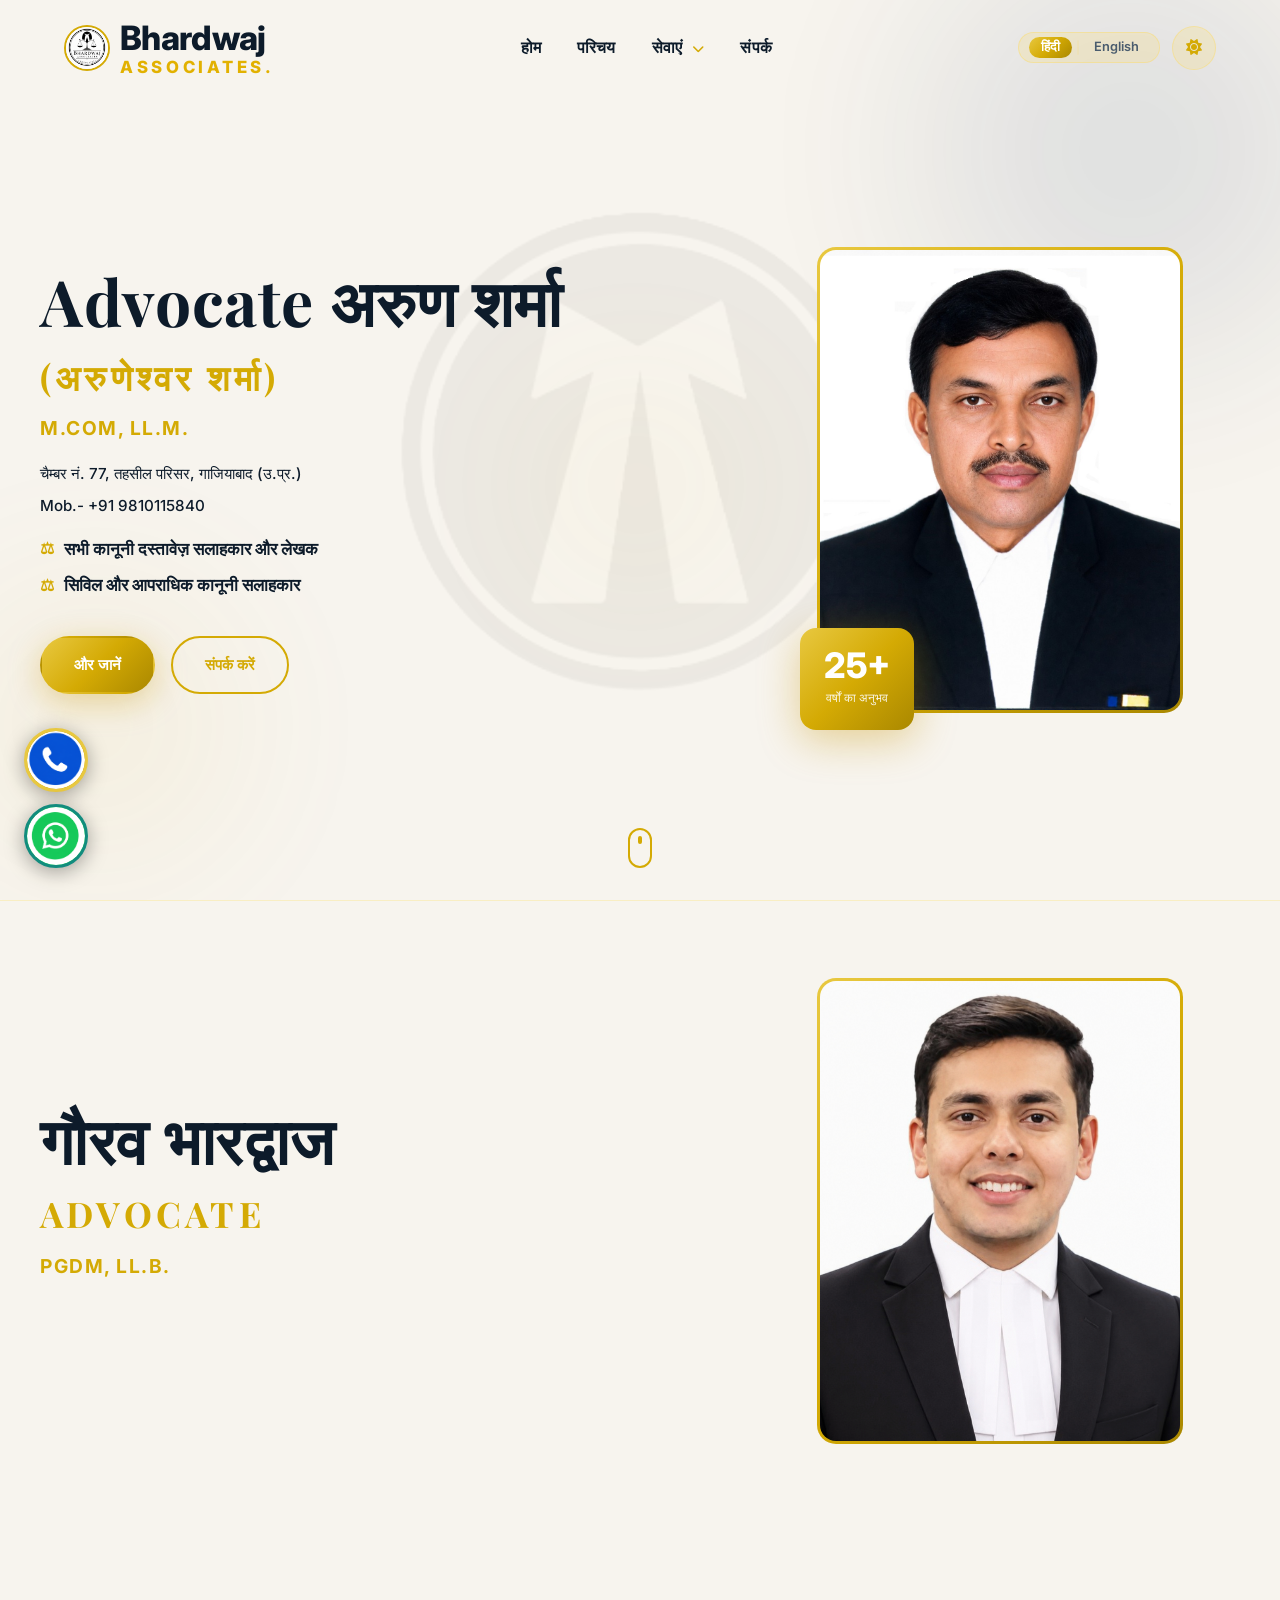
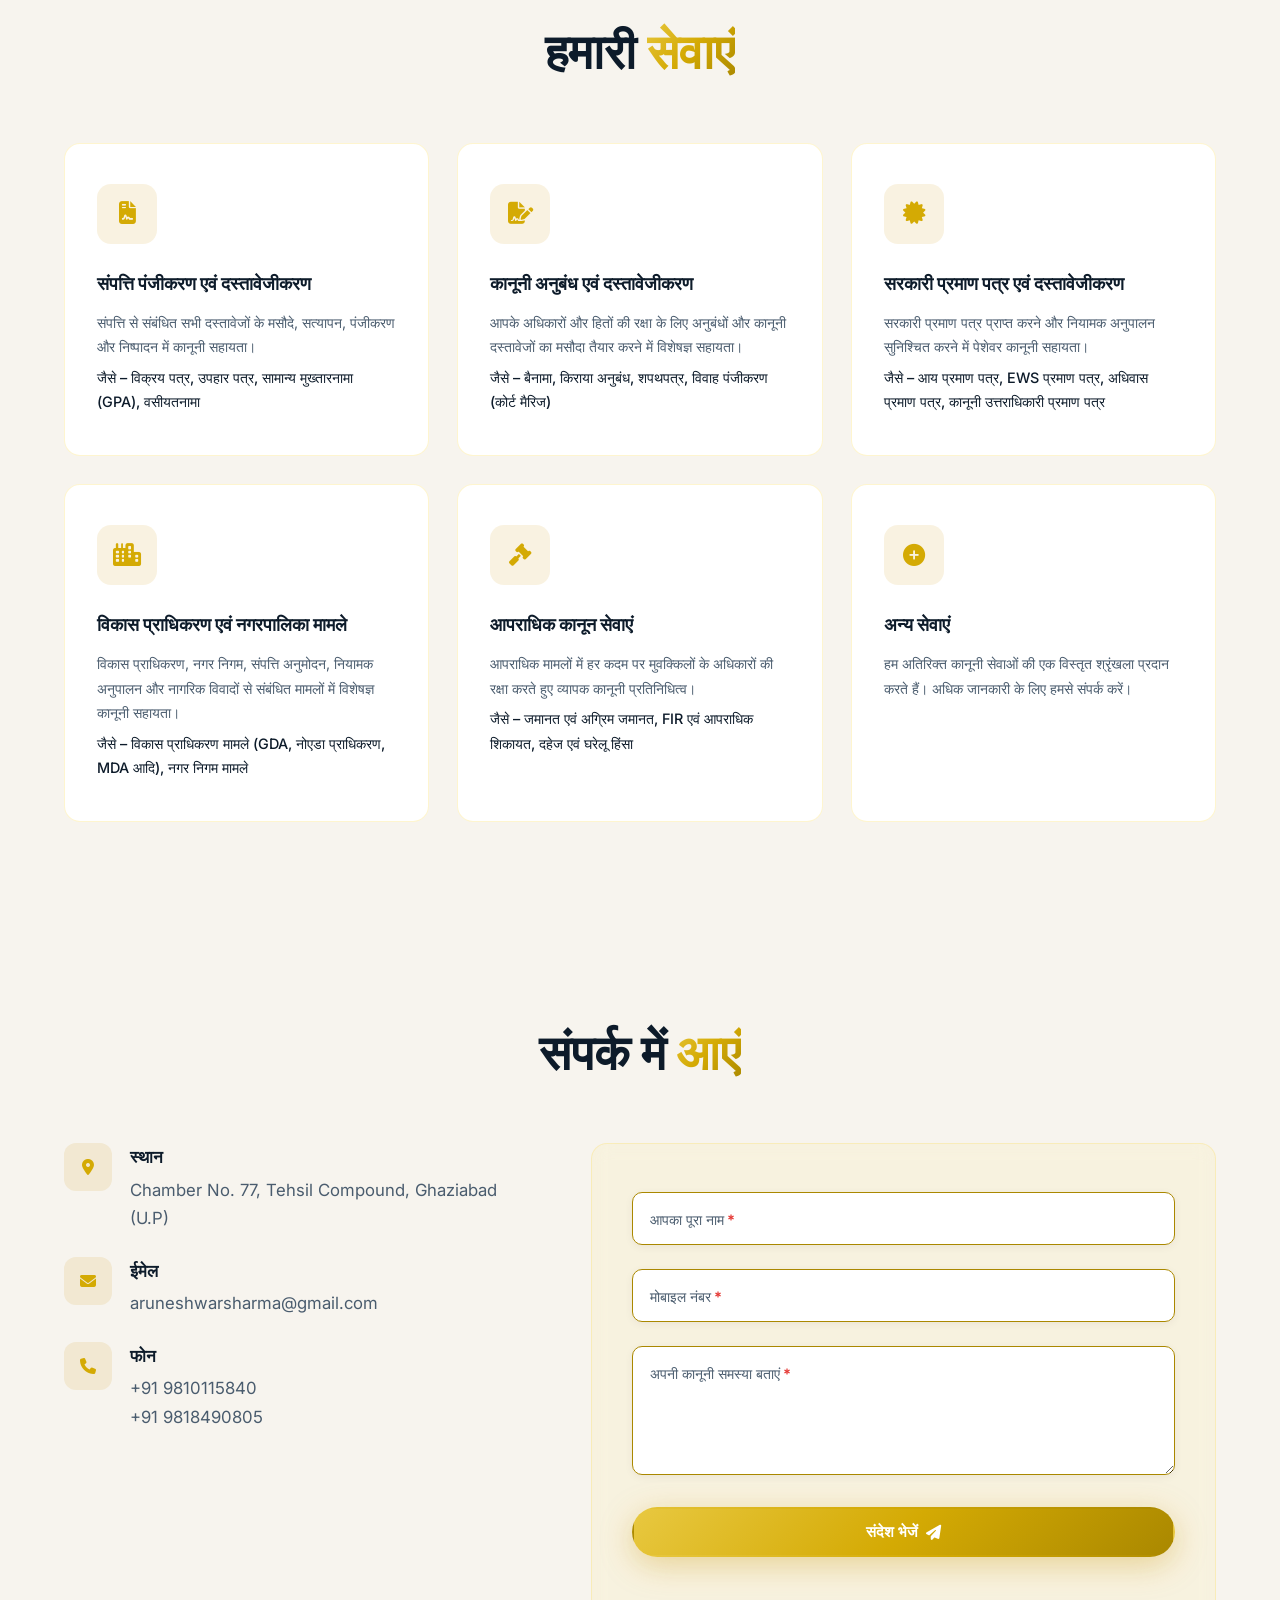
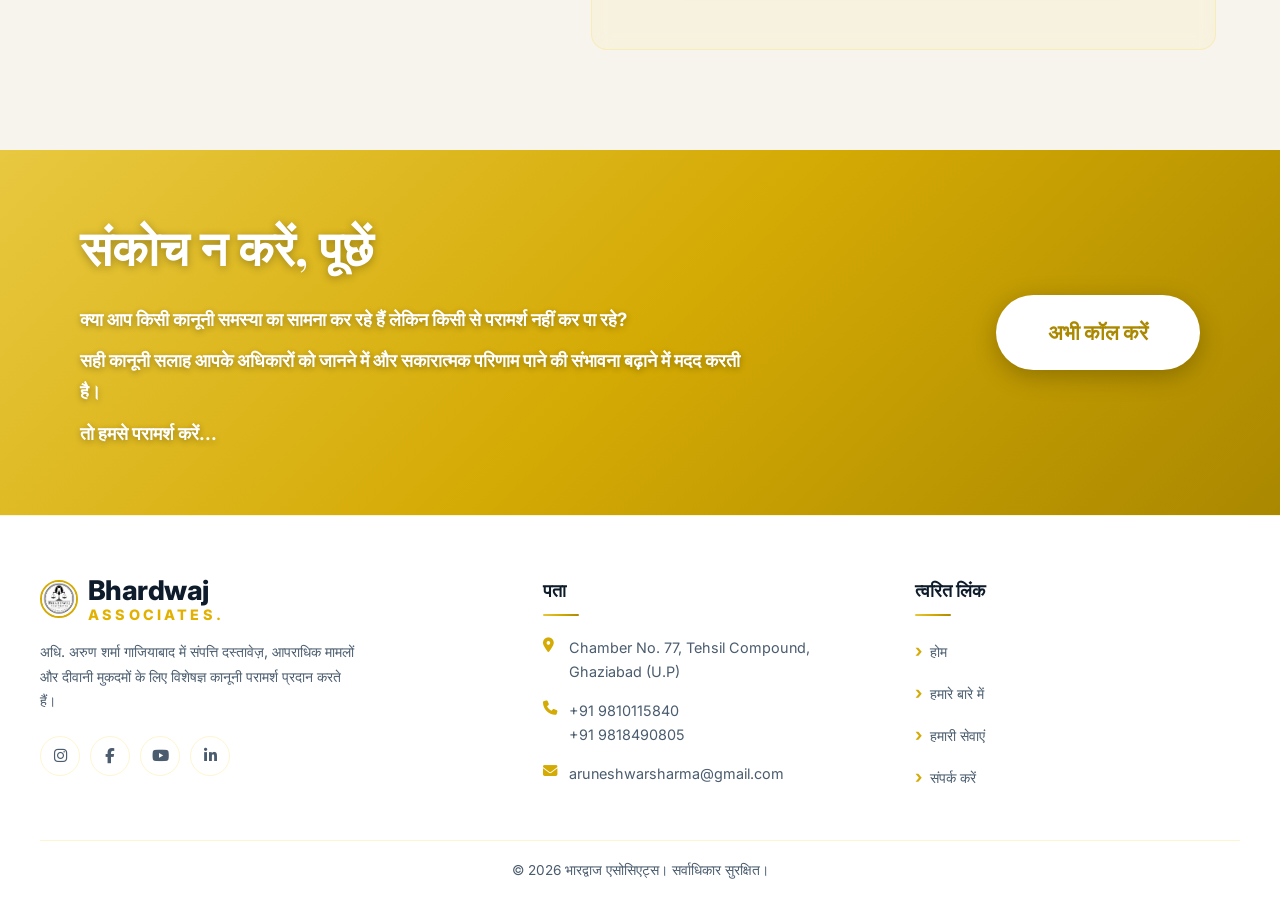
==== commit 81e665b8: "Add Gaurav advocate profile and phone number" ====
--- a/index.html
+++ b/index.html
@@ -101,6 +101,23 @@
     </a>
   </section>
 
+  <section class="advocate-section" id="gaurav" aria-labelledby="gaurav-name">
+    <div class="hero-content">
+      <div class="hero-text">
+        <div class="hero-profile reveal">
+          <h2 class="profile-name" id="gaurav-name" data-i18n="profile2_name">Gaurav Bhardwaj</h2>
+          <p class="profile-advocate" data-i18n="profile2_title">Advocate</p>
+          <p class="profile-credentials" data-i18n="profile2_credentials">PGDM, LL.B.</p>
+        </div>
+      </div>
+      <div class="hero-image reveal">
+        <div class="image-frame">
+          <img src="images/gaurav.jpeg" alt="Advocate Gaurav Bhardwaj" />
+        </div>
+      </div>
+    </div>
+  </section>
+
   <!-- ─── Services ─── -->
   <section class="services section" id="services">
     <div class="container">
@@ -174,7 +191,7 @@
               <div class="contact-icon"><i class="fas fa-phone"></i></div>
               <div>
                 <strong data-i18n="contact_phone_label">फोन</strong>
-                <span>+91 9810115840</span>
+                <span>+91 9810115840<br />+91 9818490805</span>
               </div>
             </div>
           </div>
@@ -236,7 +253,7 @@
         <h4 class="footer-col-title" data-i18n="footer_address_title">Address</h4>
         <ul class="footer-contact-list">
           <li><i class="fas fa-map-marker-alt"></i><span>Chamber No. 77, Tehsil Compound, Ghaziabad (U.P)</span></li>
-          <li><i class="fas fa-phone"></i><a href="tel:+919810115840">+91 9810115840</a></li>
+          <li><i class="fas fa-phone"></i><span><a href="tel:+919810115840">+91 9810115840</a><br /><a href="tel:+919818490805">+91 9818490805</a></span></li>
           <li><i class="fas fa-envelope"></i><a href="mailto:aruneshwarsharma@gmail.com">aruneshwarsharma@gmail.com</a></li>
         </ul>
       </div>
--- a/css/style.css
+++ b/css/style.css
@@ -406,6 +406,12 @@
   position: relative;
   overflow: hidden;
   padding: 120px 24px 60px;
+}
+
+.advocate-section {
+  padding: 80px 24px;
+  border-top: 1px solid var(--border);
+  background: var(--bg-dark);
 }
 
 .hero-bg-shapes { position: absolute; inset: 0; z-index: 0; pointer-events: none; }
